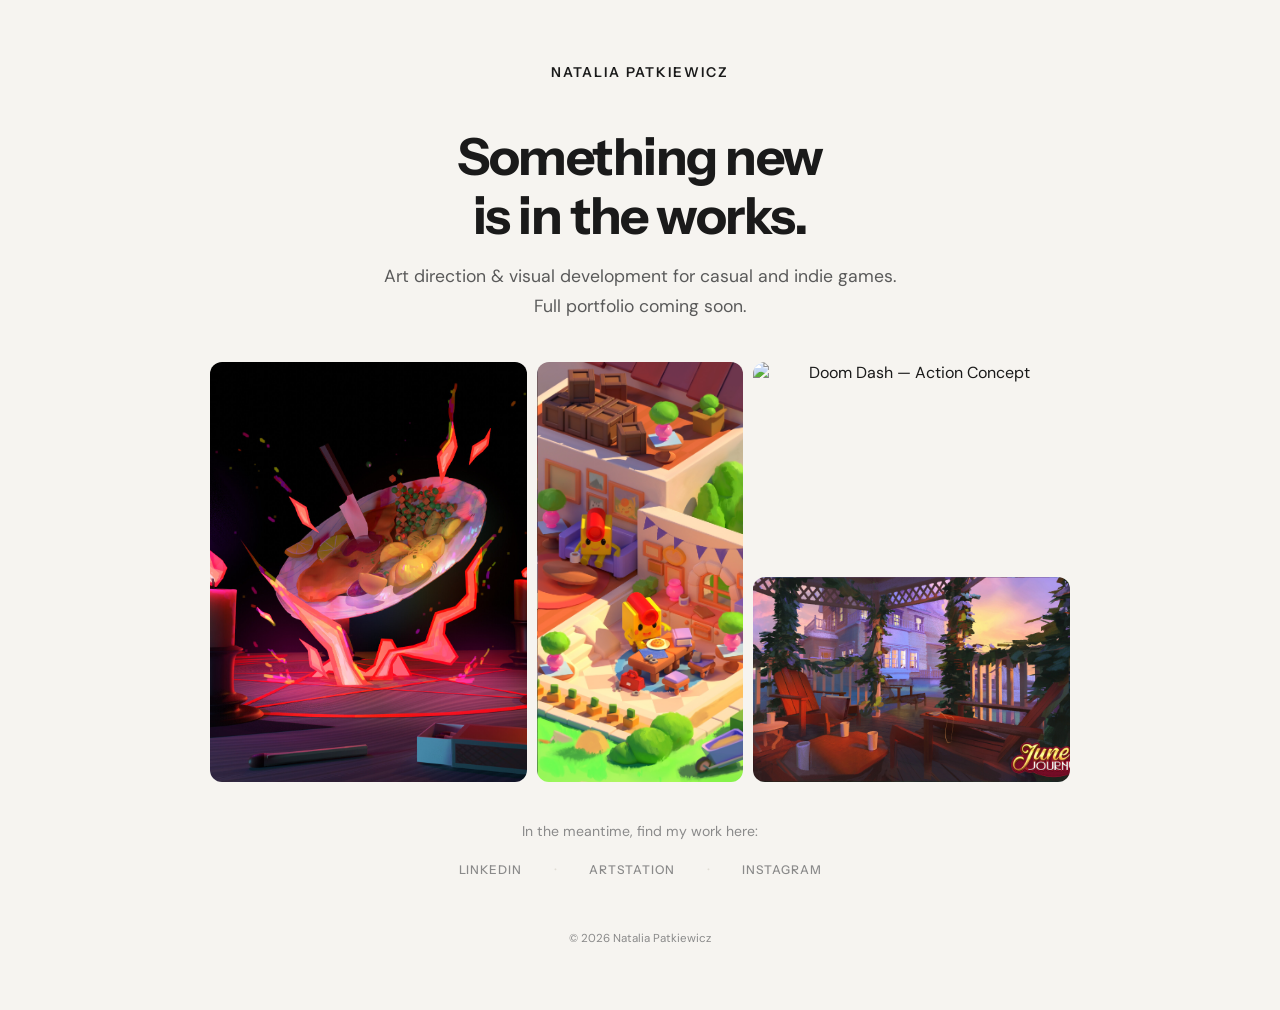
==== placeholder.html @ f8784e46 "Add placeholder page and design mockups for deployment - placeholder.html: "under construction" land" ====
<!DOCTYPE html>
<html lang="en">
<head>
<meta charset="UTF-8">
<meta name="viewport" content="width=device-width, initial-scale=1.0">
<title>Natalia Patkiewicz — Art Direction & Visual Development</title>
<link rel="preconnect" href="https://fonts.googleapis.com">
<link rel="preconnect" href="https://fonts.gstatic.com" crossorigin>
<link href="https://fonts.googleapis.com/css2?family=DM+Sans:opsz,wght@9..40,300;9..40,400;9..40,500&family=Instrument+Sans:wght@400;500;600;700&display=swap" rel="stylesheet">
<style>
:root {
  --bg: #F6F4F0;
  --surface: #FFFFFF;
  --text-primary: #1A1A1A;
  --text-secondary: #5A5A5A;
  --text-tertiary: #8A8A8A;
  --border: #E0DDD6;
  --border-light: #ECEAE4;
  --font-display: 'Instrument Sans', sans-serif;
  --font-body: 'DM Sans', sans-serif;
}

*, *::before, *::after { margin: 0; padding: 0; box-sizing: border-box; }

html {
  -webkit-font-smoothing: antialiased;
  -moz-osx-font-smoothing: grayscale;
}

body {
  font-family: var(--font-body);
  background: var(--bg);
  color: var(--text-primary);
  min-height: 100vh;
  display: flex;
  flex-direction: column;
  align-items: center;
  justify-content: center;
  padding: clamp(2rem, 6vw, 4rem);
}

a { text-decoration: none; color: inherit; }

/* ---- Main container ---- */
.placeholder {
  max-width: 860px;
  width: 100%;
  text-align: center;
}

/* ---- Logo / Name ---- */
.logo {
  font-family: var(--font-display);
  font-size: 0.85rem;
  font-weight: 600;
  letter-spacing: 0.14em;
  text-transform: uppercase;
  margin-bottom: 3rem;
  opacity: 0;
  animation: fadeIn 0.8s ease 0.2s forwards;
}

/* ---- Heading ---- */
.heading {
  font-family: var(--font-display);
  font-size: clamp(2rem, 5vw, 3.2rem);
  font-weight: 700;
  letter-spacing: -0.03em;
  line-height: 1.15;
  margin-bottom: 1rem;
  opacity: 0;
  animation: fadeUp 0.8s ease 0.4s forwards;
}

.subtext {
  font-size: clamp(0.95rem, 1.8vw, 1.1rem);
  color: var(--text-secondary);
  line-height: 1.7;
  max-width: 520px;
  margin: 0 auto 2.5rem;
  opacity: 0;
  animation: fadeUp 0.8s ease 0.55s forwards;
}

/* ---- Mosaic ---- */
.mosaic {
  display: grid;
  grid-template-columns: 1fr 0.65fr 1fr;
  grid-template-rows: 1fr 1fr;
  height: 420px;
  gap: 10px;
  margin-bottom: 2.5rem;
  opacity: 0;
  animation: fadeUp 0.8s ease 0.7s forwards;
  transition: grid-template-columns 0.5s cubic-bezier(0.16, 1, 0.3, 1),
              grid-template-rows 0.5s cubic-bezier(0.16, 1, 0.3, 1);
}

.mosaic-item {
  border-radius: 12px;
  overflow: hidden;
  position: relative;
}

.mosaic-item img {
  width: 100%;
  height: 100%;
  object-fit: cover;
  display: block;
  transition: transform 0.5s cubic-bezier(0.16, 1, 0.3, 1);
}

.mosaic-item:hover img {
  transform: scale(1.03);
}

/* First image spans full left column */
.mosaic-item:nth-child(1) {
  grid-row: 1 / 3;
}

/* Middle: slim portrait */
.mosaic-item:nth-child(2) {
  grid-row: 1 / 3;
}

/* Right column: 2 stacked */
.mosaic-item:nth-child(3) {
  grid-column: 3;
}
.mosaic-item:nth-child(4) {
  grid-column: 3;
}

/* ---- Mosaic hover: expand hovered column/row, shrink others ---- */

/* Hover on left column (item 1) */
.mosaic:has(.mosaic-item:nth-child(1):hover) {
  grid-template-columns: 1.6fr 0.4fr 0.6fr;
}

/* Hover on center column (item 2) */
.mosaic:has(.mosaic-item:nth-child(2):hover) {
  grid-template-columns: 0.7fr 1.2fr 0.7fr;
}
.mosaic-item:nth-child(2) img {
  object-position: center 80%;
  transform-origin: center 85%;
}

/* Hover on top-right (item 3) */
.mosaic:has(.mosaic-item:nth-child(3):hover) {
  grid-template-columns: 0.7fr 0.4fr 1.5fr;
  grid-template-rows: 1.4fr 0.6fr;
}

/* Hover on bottom-right (item 4) */
.mosaic:has(.mosaic-item:nth-child(4):hover) {
  grid-template-columns: 0.7fr 0.4fr 1.5fr;
  grid-template-rows: 0.6fr 1.4fr;
}

/* ---- Find me line ---- */
.find-me {
  font-size: 0.88rem;
  color: var(--text-tertiary);
  margin-bottom: 1rem;
  opacity: 0;
  animation: fadeUp 0.8s ease 0.82s forwards;
}

/* ---- Social links ---- */
.socials {
  display: flex;
  align-items: center;
  justify-content: center;
  gap: 2rem;
  opacity: 0;
  animation: fadeUp 0.8s ease 0.85s forwards;
}

.social-link {
  font-family: var(--font-display);
  font-size: 0.75rem;
  font-weight: 500;
  letter-spacing: 0.08em;
  text-transform: uppercase;
  color: var(--text-tertiary);
  padding: 0.5em 0;
  position: relative;
  transition: color 0.3s ease;
}

.social-link::after {
  content: '';
  position: absolute;
  bottom: 0;
  left: 0;
  right: 0;
  height: 1.5px;
  background: var(--text-primary);
  transform: scaleX(0);
  transform-origin: center;
  transition: transform 0.35s cubic-bezier(0.16, 1, 0.3, 1);
}

.social-link:hover {
  color: var(--text-primary);
}

.social-link:hover::after {
  transform: scaleX(1);
}

/* ---- Divider dots ---- */
.dot-divider {
  color: var(--border);
  font-size: 0.5rem;
  user-select: none;
}

/* ---- Footer line ---- */
.footer-line {
  margin-top: 3rem;
  font-size: 0.72rem;
  color: var(--text-tertiary);
  opacity: 0;
  animation: fadeIn 0.8s ease 1s forwards;
}

/* ---- Animations ---- */
@keyframes fadeIn {
  from { opacity: 0; }
  to { opacity: 1; }
}

@keyframes fadeUp {
  from { opacity: 0; transform: translateY(20px); }
  to { opacity: 1; transform: translateY(0); }
}

/* ---- Responsive ---- */
@media (max-width: 640px) {
  .mosaic {
    grid-template-columns: 1fr 1fr;
    grid-template-rows: 1fr 1fr;
    height: 360px;
  }
  .mosaic-item:nth-child(1) { grid-row: auto; }
  .mosaic-item:nth-child(2) { grid-row: auto; }
  .mosaic-item:nth-child(3) { grid-column: auto; }
  .mosaic-item:nth-child(4) { grid-column: auto; }
  /* Disable expand on mobile — touch doesn't hover well */
  .mosaic:has(.mosaic-item:hover) {
    grid-template-columns: 1fr 1fr;
    grid-template-rows: 1fr 1fr;
  }

  .socials {
    flex-direction: column;
    gap: 1rem;
  }
  .dot-divider { display: none; }
}
</style>
</head>
<body>

<div class="placeholder">

  <p class="logo">Natalia Patkiewicz</p>

  <h1 class="heading">Something new<br>is in the works.</h1>

  <p class="subtext">Art direction & visual development for casual and indie games. Full portfolio coming soon.</p>

  <div class="mosaic">
    <div class="mosaic-item">
      <img src="assets/projects/website-wip/preview-01.jpg" alt="Summoned Schnitzel — 3D Art" loading="eager">
    </div>
    <div class="mosaic-item">
      <img src="assets/projects/website-wip/preview-02.jpg" alt="Casual Game — Isometric Scene" loading="eager">
    </div>
    <div class="mosaic-item">
      <img src="assets/projects/website-wip/medium-image-02.jpg" alt="Doom Dash — Action Concept" loading="eager">
    </div>
    <div class="mosaic-item">
      <img src="assets/projects/website-wip/preview-03.jpg" alt="June's Journey — Environment Art" loading="eager">
    </div>
  </div>

  <p class="find-me">In the meantime, find my work here:</p>

  <div class="socials">
    <a href="https://www.linkedin.com/in/natalia-patkiewicz/" target="_blank" rel="noopener" class="social-link">LinkedIn</a>
    <span class="dot-divider">&bull;</span>
    <a href="https://www.artstation.com/npatkiewicz" target="_blank" rel="noopener" class="social-link">ArtStation</a>
    <span class="dot-divider">&bull;</span>
    <a href="https://www.instagram.com/nataliapatkiewicz/" target="_blank" rel="noopener" class="social-link">Instagram</a>
  </div>

  <p class="footer-line">&copy; 2026 Natalia Patkiewicz</p>

</div>

</body>
</html>
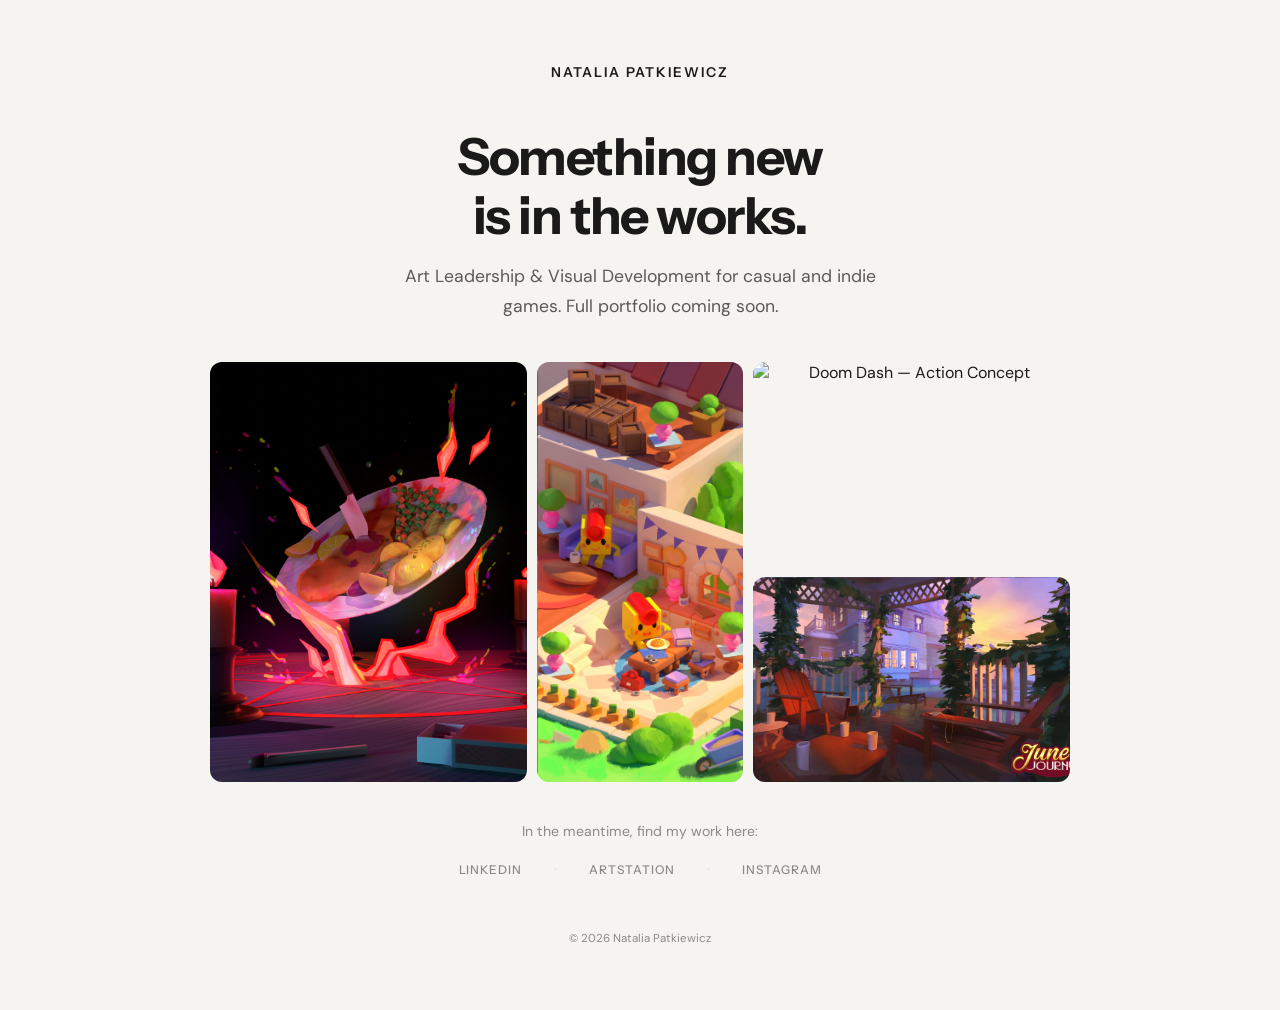
==== commit c9a14614: "adjusted wording of job titles" ====
--- a/placeholder.html
+++ b/placeholder.html
@@ -3,7 +3,7 @@
 <head>
 <meta charset="UTF-8">
 <meta name="viewport" content="width=device-width, initial-scale=1.0">
-<title>Natalia Patkiewicz — Art Direction & Visual Development</title>
+<title>Natalia Patkiewicz — Art Leadership & Visual Development</title>
 <link rel="preconnect" href="https://fonts.googleapis.com">
 <link rel="preconnect" href="https://fonts.gstatic.com" crossorigin>
 <link href="https://fonts.googleapis.com/css2?family=DM+Sans:opsz,wght@9..40,300;9..40,400;9..40,500&family=Instrument+Sans:wght@400;500;600;700&display=swap" rel="stylesheet">
@@ -272,7 +272,7 @@
 
   <h1 class="heading">Something new<br>is in the works.</h1>
 
-  <p class="subtext">Art direction & visual development for casual and indie games. Full portfolio coming soon.</p>
+  <p class="subtext">Art Leadership & Visual Development for casual and indie games. Full portfolio coming soon.</p>
 
   <div class="mosaic">
     <div class="mosaic-item">
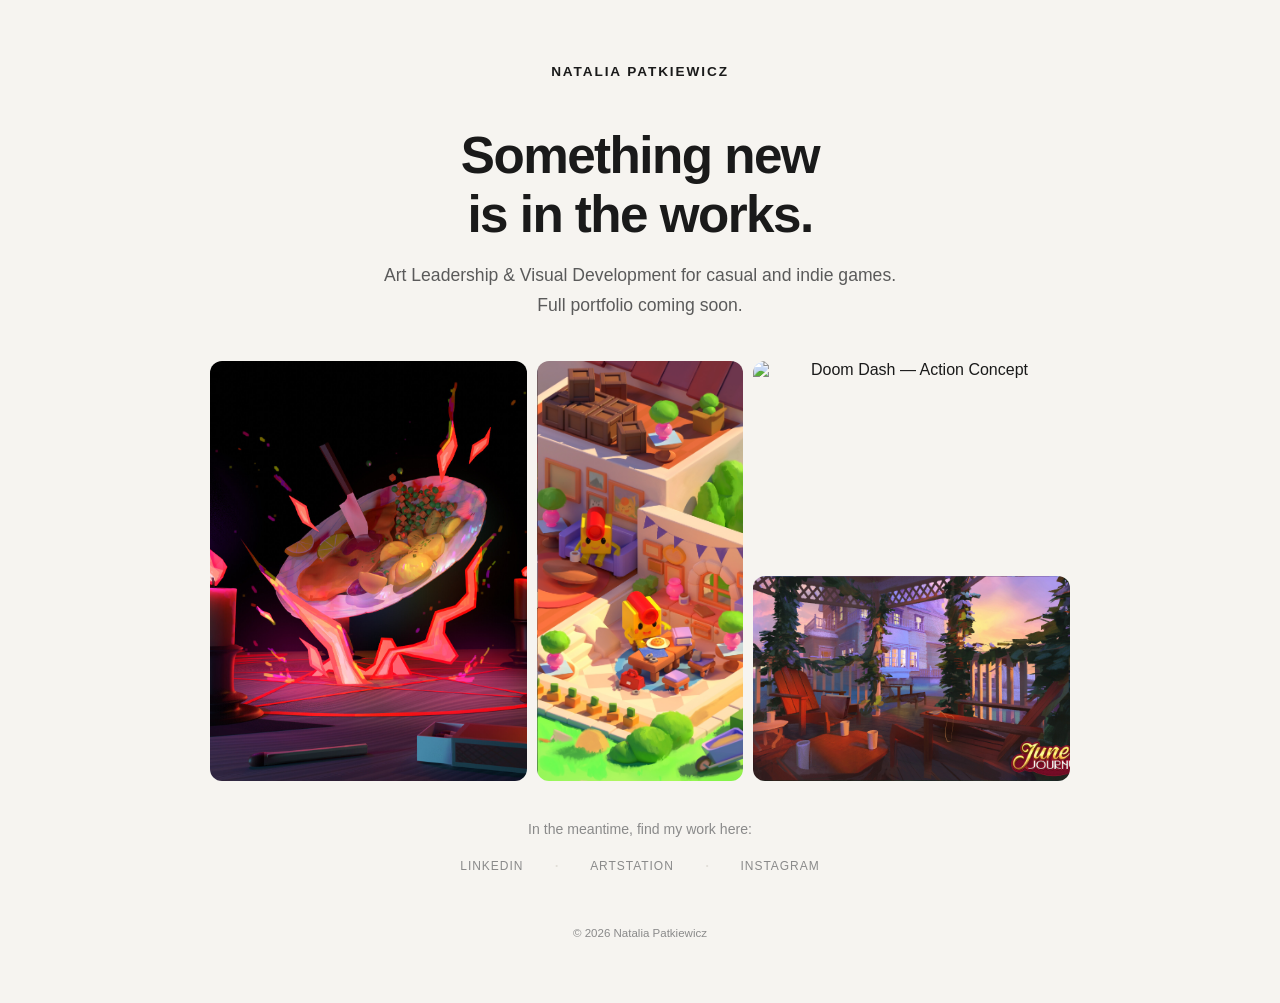
==== commit 90a26d2a: "Security hardening: obfuscate email, add CSP, remove duplicate script - Replace plaintext mailto wit" ====
--- a/placeholder.html
+++ b/placeholder.html
@@ -3,6 +3,8 @@
 <head>
 <meta charset="UTF-8">
 <meta name="viewport" content="width=device-width, initial-scale=1.0">
+<meta http-equiv="Content-Security-Policy" content="default-src 'self'; style-src 'self' 'unsafe-inline' https://fonts.googleapis.com; font-src https://fonts.gstatic.com; img-src 'self'; script-src 'self' 'unsafe-inline'">
+<meta name="referrer" content="strict-origin-when-cross-origin">
 <title>Natalia Patkiewicz — Art Leadership & Visual Development</title>
 <link rel="preconnect" href="https://fonts.googleapis.com">
 <link rel="preconnect" href="https://fonts.gstatic.com" crossorigin>
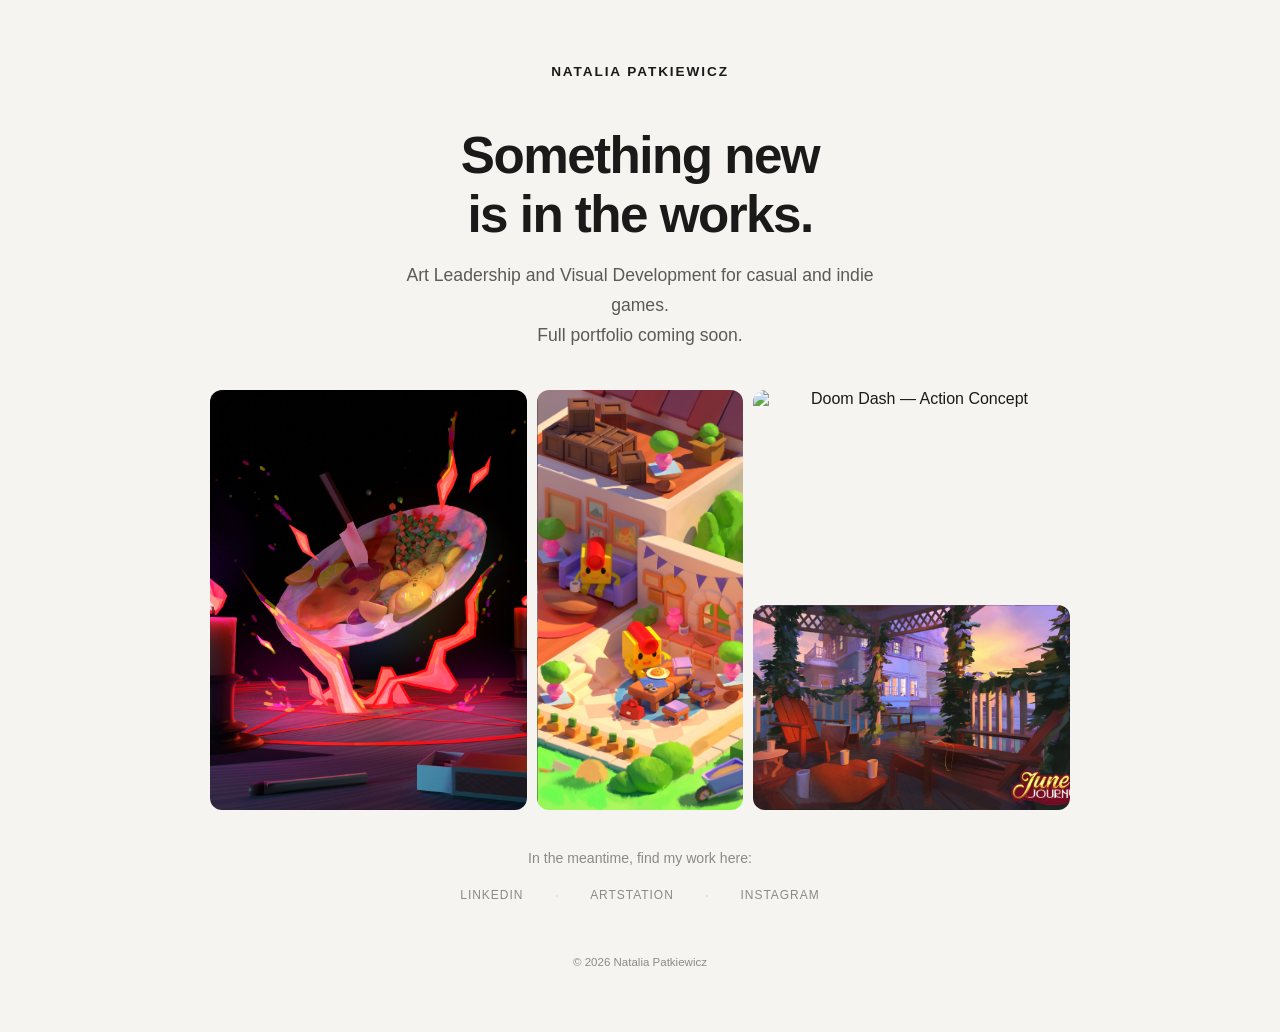
==== commit 9b8d3f6a: "Update text copy and fix mobile mosaic touch deformation - Change "Art Leadership &" to "Art Leaders" ====
--- a/placeholder.html
+++ b/placeholder.html
@@ -252,10 +252,17 @@
   .mosaic-item:nth-child(2) { grid-row: auto; }
   .mosaic-item:nth-child(3) { grid-column: auto; }
   .mosaic-item:nth-child(4) { grid-column: auto; }
-  /* Disable expand on mobile — touch doesn't hover well */
+  /* Disable expand on mobile — touch triggers :hover and deforms grid */
+  .mosaic:has(.mosaic-item:nth-child(1):hover),
+  .mosaic:has(.mosaic-item:nth-child(2):hover),
+  .mosaic:has(.mosaic-item:nth-child(3):hover),
+  .mosaic:has(.mosaic-item:nth-child(4):hover),
   .mosaic:has(.mosaic-item:hover) {
-    grid-template-columns: 1fr 1fr;
-    grid-template-rows: 1fr 1fr;
+    grid-template-columns: 1fr 1fr !important;
+    grid-template-rows: 1fr 1fr !important;
+  }
+  .mosaic-item:hover img {
+    transform: none !important;
   }
 
   .socials {
@@ -274,7 +281,7 @@
 
   <h1 class="heading">Something new<br>is in the works.</h1>
 
-  <p class="subtext">Art Leadership & Visual Development for casual and indie games. Full portfolio coming soon.</p>
+  <p class="subtext">Art Leadership and Visual Development for casual and indie games.<br>Full portfolio coming soon.</p>
 
   <div class="mosaic">
     <div class="mosaic-item">
@@ -294,11 +301,11 @@
   <p class="find-me">In the meantime, find my work here:</p>
 
   <div class="socials">
-    <a href="https://www.linkedin.com/in/natalia-patkiewicz/" target="_blank" rel="noopener" class="social-link">LinkedIn</a>
+    <a href="https://www.linkedin.com/in/natalia-patkiewicz/" target="_blank" rel="noopener noreferrer" class="social-link">LinkedIn</a>
     <span class="dot-divider">&bull;</span>
-    <a href="https://www.artstation.com/npatkiewicz" target="_blank" rel="noopener" class="social-link">ArtStation</a>
+    <a href="https://www.artstation.com/npatkiewicz" target="_blank" rel="noopener noreferrer" class="social-link">ArtStation</a>
     <span class="dot-divider">&bull;</span>
-    <a href="https://www.instagram.com/nataliapatkiewicz/" target="_blank" rel="noopener" class="social-link">Instagram</a>
+    <a href="https://www.instagram.com/nataliapatkiewicz/" target="_blank" rel="noopener noreferrer" class="social-link">Instagram</a>
   </div>
 
   <p class="footer-line">&copy; 2026 Natalia Patkiewicz</p>
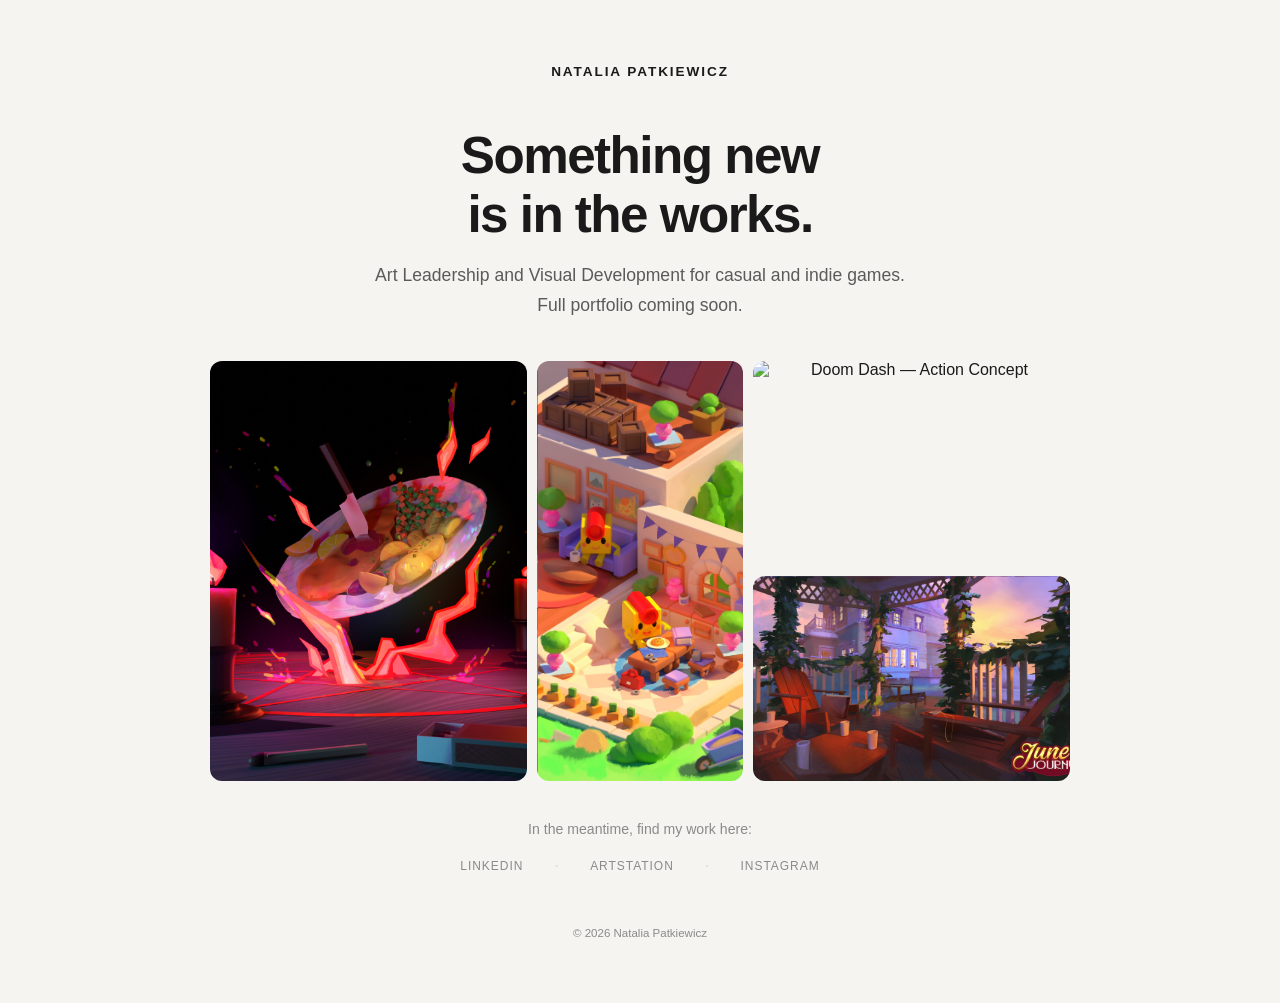
==== commit 8dc937cc: "Widen subtext max-width to keep first sentence on one line Co-Authored-By: Claude Opus 4.6 <noreply@" ====
--- a/placeholder.html
+++ b/placeholder.html
@@ -78,7 +78,7 @@
   font-size: clamp(0.95rem, 1.8vw, 1.1rem);
   color: var(--text-secondary);
   line-height: 1.7;
-  max-width: 520px;
+  max-width: 620px;
   margin: 0 auto 2.5rem;
   opacity: 0;
   animation: fadeUp 0.8s ease 0.55s forwards;
@@ -301,11 +301,11 @@
   <p class="find-me">In the meantime, find my work here:</p>
 
   <div class="socials">
-    <a href="https://www.linkedin.com/in/natalia-patkiewicz/" target="_blank" rel="noopener noreferrer" class="social-link">LinkedIn</a>
+    <a href="https://www.linkedin.com/in/natalia-patkiewicz/" target="_blank" rel="noopener" class="social-link">LinkedIn</a>
     <span class="dot-divider">&bull;</span>
-    <a href="https://www.artstation.com/npatkiewicz" target="_blank" rel="noopener noreferrer" class="social-link">ArtStation</a>
+    <a href="https://www.artstation.com/npatkiewicz" target="_blank" rel="noopener" class="social-link">ArtStation</a>
     <span class="dot-divider">&bull;</span>
-    <a href="https://www.instagram.com/nataliapatkiewicz/" target="_blank" rel="noopener noreferrer" class="social-link">Instagram</a>
+    <a href="https://www.instagram.com/nataliapatkiewicz/" target="_blank" rel="noopener" class="social-link">Instagram</a>
   </div>
 
   <p class="footer-line">&copy; 2026 Natalia Patkiewicz</p>
